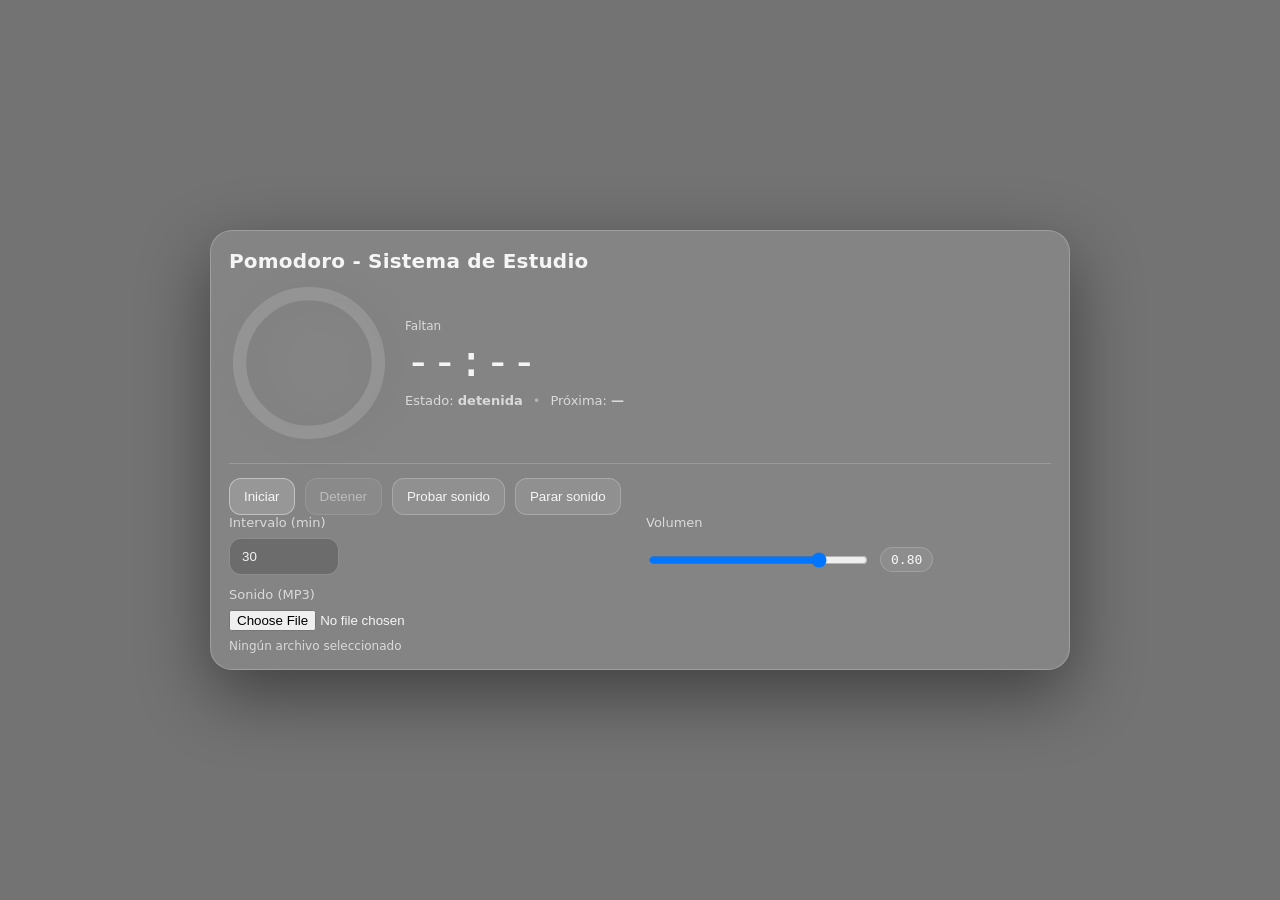
==== index.html @ 29901b94 "Cambio nombre pagina principal de Pomodoro a index" ====
<!doctype html>
<html lang="es">
<head>
  <meta charset="utf-8">
  <meta name="viewport" content="width=device-width,initial-scale=1">
  <title>Pomodoro</title>
  <link rel="stylesheet" href="estilos.css">
</head>

<body>
  <main class="app">
    <section class="card">
      <header class="header">
        <h1>Pomodoro - Sistema de Estudio</h1>
        
      </header>

      <section class="timer">
        <div class="ring" aria-hidden="true">
          <svg viewBox="0 0 120 120">
            <circle class="track" cx="60" cy="60" r="52"></circle>
            <circle class="progress" cx="60" cy="60" r="52"></circle>
          </svg>
        </div>

        <div class="time">
          <div class="label">Faltan</div>
          <div id="countdown" class="value">--:--</div>
          <div class="meta">
            <span>Estado: <strong id="status">detenida</strong></span>
            <span class="dot">•</span>
            <span>Próxima: <strong id="next">—</strong></span>
          </div>
        </div>
      </section>

      <hr>

      <section class="controls">

<button id="start" class="primary">Iniciar</button>

<button id="stop" disabled>Detener</button>

<button id="test">Probar sonido</button>

<button id="stopSound">Parar sonido</button>

</section>

      <section class="settings">
        <div class="row">
          <label class="field">
            <span>Intervalo (min)</span>
            <input id="mins" type="number" min="1" value="30">
          </label>

          <label class="field">
            <span>Volumen</span>
            <div class="inline">
              <input id="vol" type="range" min="0" max="1" step="0.01" value="0.8">
              <span id="volLabel" class="pill">0.80</span>
            </div>
          </label>
        </div>

        <div class="row">
          <label class="field file">
            <span>Sonido (MP3)</span>
            <input id="file" type="file" accept="audio/*">
            <span id="fileLabel" class="hint">Ningún archivo seleccionado</span>
          </label>
        </div>
      </section>
    </section>
  </main>

  <script src="script.js"></script>
</body>
</html>
---- estilos.css ----
:root{
  --bg1:#0b1020;
  --bg2:#142a3a;

  --glass: rgba(255,255,255,.12);
  --glass2: rgba(255,255,255,.08);
  --border: rgba(255,255,255,.22);

  --text: rgba(255,255,255,.92);
  --muted: rgba(255,255,255,.70);

  --shadow: 0 24px 70px rgba(0,0,0,.45);
}

*{ box-sizing:border-box; }

body{
  margin:0;
  min-height:100vh;
  display:grid;
  place-items:center;
  padding:24px;
  font-family: system-ui, Arial, sans-serif;
  color: var(--text);

  background:
    radial-gradient(900px 500px at 20% 20%, rgba(255,255,255,.10), transparent 60%),
    radial-gradient(800px 450px at 85% 75%, rgba(255,255,255,.08), transparent 60%),
    linear-gradient(135deg, var(--bg1), var(--bg2));
}


body{
  background-image:
    linear-gradient(rgba(0,0,0,0.55), rgba(0,0,0,0.55)),
    url("fondo.jpg");
  background-size: cover;
  background-position: center;
  background-repeat: no-repeat;
  background-attachment: fixed;
}


.app{
  width: min(860px, 100%);
}

.card{
  background: var(--glass);
  border: 1px solid var(--border);
  border-radius: 22px;
  padding: 18px 18px 16px;
  box-shadow: var(--shadow);
  backdrop-filter: blur(14px) saturate(160%);
  -webkit-backdrop-filter: blur(14px) saturate(160%);
}

.header h1{
  margin: 0;
  font-size: 20px;
  letter-spacing: .2px;
}

.sub{
  margin: 6px 0 0;
  color: var(--muted);
  font-size: 13px;
}

hr{
  border: none;
  height: 1px;
  background: rgba(255,255,255,.18);
  margin: 14px 0;
}

.timer{
  display: grid;
  grid-template-columns: 160px 1fr;
  gap: 16px;
  align-items: center;
  padding: 10px 0 6px;
}

@media (max-width: 520px){
  .timer{ grid-template-columns: 1fr; justify-items:center; text-align:center; }
}

.ring{
  width: 160px;
  height: 160px;
  position: relative;
}

.ring svg{
  width: 100%;
  height: 100%;
  transform: rotate(-90deg);
  filter: drop-shadow(0 10px 18px rgba(0,0,0,.35));
}

.track{
  fill: none;
  stroke: rgba(255,255,255,.14);
  stroke-width: 10;
}

.progress{
  fill: none;
  stroke: rgba(255,255,255,.85);
  stroke-width: 10;
  stroke-linecap: round;

  /* estos se setean en JS */
  stroke-dasharray: 0;
  stroke-dashoffset: 0;

  transition: stroke-dashoffset 150ms linear;
}

.time .label{
  color: var(--muted);
  font-size: 12px;
  margin-bottom: 6px;
}

.time .value{
  font-variant-numeric: tabular-nums;
  font-family: ui-monospace, SFMono-Regular, Menlo, Consolas, monospace;
  font-size: 44px;
  line-height: 1;
}

.meta{
  margin-top: 10px;
  color: var(--muted);
  font-size: 13px;
  display: flex;
  gap: 10px;
  flex-wrap: wrap;
  align-items: center;
}

.dot{ opacity: .55; }

.controls{
  display:flex;
  gap:10px;
  flex-wrap:wrap;
}

button{
  padding: 10px 14px;
  border-radius: 12px;
  border: 1px solid rgba(255,255,255,.22);
  background: rgba(255,255,255,.10);
  color: var(--text);
  cursor: pointer;
  transition: transform 120ms ease, background 120ms ease, border-color 120ms ease;
}

button:hover{
  transform: translateY(-1px);
  background: rgba(255,255,255,.14);
  border-color: rgba(255,255,255,.30);
}

button:disabled{
  opacity:.5;
  cursor:not-allowed;
  transform:none;
}

button.primary{
  background: rgba(255,255,255,.16);
  border-color: rgba(255,255,255,.40);
}

.settings{
  display:grid;
  gap: 12px;
}

.row{
  display:grid;
  grid-template-columns: 1fr 1fr;
  gap: 12px;
}

@media (max-width: 700px){
  .row{ grid-template-columns: 1fr; }
}

.field{
  display:grid;
  gap: 8px;
  color: var(--muted);
  font-size: 13px;
}

.field input[type="number"]{
  width: 110px;
  padding: 10px 12px;
  border-radius: 12px;
  border: 1px solid rgba(255,255,255,.22);
  background: rgba(0,0,0,.18);
  color: var(--text);
  outline: none;
}

.field input[type="number"]:focus{
  border-color: rgba(255,255,255,.40);
}

.inline{
  display:flex;
  align-items:center;
  gap:10px;
}

.field input[type="range"]{
  width: 220px;
}

.pill{
  padding: 4px 10px;
  border-radius: 999px;
  border: 1px solid rgba(255,255,255,.18);
  background: rgba(255,255,255,.08);
  color: var(--text);
  font-variant-numeric: tabular-nums;
  font-family: ui-monospace, SFMono-Regular, Menlo, Consolas, monospace;
}

.field.file input[type="file"]{
  color: var(--text);
}

.hint{
  color: var(--muted);
  font-size: 12px;
}
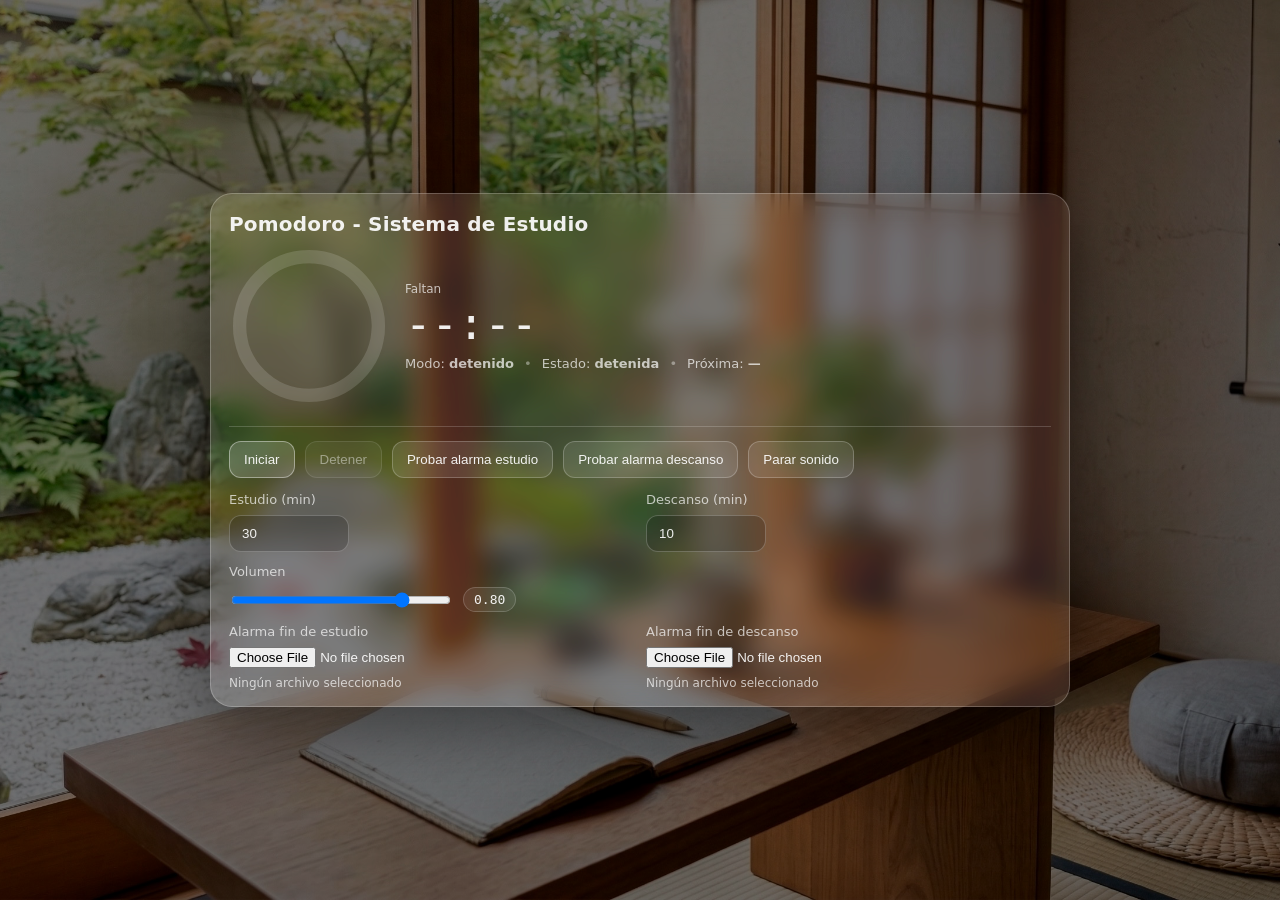
==== commit c71573b4: "Segunda alarma" ====
--- a/index.html
+++ b/index.html
@@ -5,6 +5,7 @@
   <meta name="viewport" content="width=device-width,initial-scale=1">
   <title>Pomodoro</title>
   <link rel="stylesheet" href="estilos.css">
+  <link rel="icon" href="icono.png">
 </head>
 
 <body>
@@ -12,7 +13,6 @@
     <section class="card">
       <header class="header">
         <h1>Pomodoro - Sistema de Estudio</h1>
-        
       </header>
 
       <section class="timer">
@@ -27,6 +27,8 @@
           <div class="label">Faltan</div>
           <div id="countdown" class="value">--:--</div>
           <div class="meta">
+            <span>Modo: <strong id="mode">detenido</strong></span>
+            <span class="dot">•</span>
             <span>Estado: <strong id="status">detenida</strong></span>
             <span class="dot">•</span>
             <span>Próxima: <strong id="next">—</strong></span>
@@ -37,24 +39,27 @@
       <hr>
 
       <section class="controls">
-
-<button id="start" class="primary">Iniciar</button>
-
-<button id="stop" disabled>Detener</button>
-
-<button id="test">Probar sonido</button>
-
-<button id="stopSound">Parar sonido</button>
-
-</section>
+        <button id="start" class="primary">Iniciar</button>
+        <button id="stop" disabled>Detener</button>
+        <button id="testStudy">Probar alarma estudio</button>
+        <button id="testBreak">Probar alarma descanso</button>
+        <button id="stopSound">Parar sonido</button>
+      </section>
 
       <section class="settings">
         <div class="row">
           <label class="field">
-            <span>Intervalo (min)</span>
-            <input id="mins" type="number" min="1" value="30">
+            <span>Estudio (min)</span>
+            <input id="studyMins" type="number" min="1" value="30">
           </label>
 
+          <label class="field">
+            <span>Descanso (min)</span>
+            <input id="breakMins" type="number" min="1" value="10">
+          </label>
+        </div>
+
+        <div class="row">
           <label class="field">
             <span>Volumen</span>
             <div class="inline">
@@ -66,9 +71,15 @@
 
         <div class="row">
           <label class="field file">
-            <span>Sonido (MP3)</span>
-            <input id="file" type="file" accept="audio/*">
-            <span id="fileLabel" class="hint">Ningún archivo seleccionado</span>
+            <span>Alarma fin de estudio</span>
+            <input id="studyFile" type="file" accept="audio/*">
+            <span id="studyFileLabel" class="hint">Ningún archivo seleccionado</span>
+          </label>
+
+          <label class="field file">
+            <span>Alarma fin de descanso</span>
+            <input id="breakFile" type="file" accept="audio/*">
+            <span id="breakFileLabel" class="hint">Ningún archivo seleccionado</span>
           </label>
         </div>
       </section>
--- a/estilos.css
+++ b/estilos.css
@@ -1,14 +1,10 @@
 :root{
   --bg1:#0b1020;
   --bg2:#142a3a;
-
   --glass: rgba(255,255,255,.12);
-  --glass2: rgba(255,255,255,.08);
   --border: rgba(255,255,255,.22);
-
   --text: rgba(255,255,255,.92);
   --muted: rgba(255,255,255,.70);
-
   --shadow: 0 24px 70px rgba(0,0,0,.45);
 }
 
@@ -22,7 +18,6 @@
   padding:24px;
   font-family: system-ui, Arial, sans-serif;
   color: var(--text);
-
   background:
     radial-gradient(900px 500px at 20% 20%, rgba(255,255,255,.10), transparent 60%),
     radial-gradient(800px 450px at 85% 75%, rgba(255,255,255,.08), transparent 60%),
@@ -83,7 +78,11 @@
 }
 
 @media (max-width: 520px){
-  .timer{ grid-template-columns: 1fr; justify-items:center; text-align:center; }
+  .timer{
+    grid-template-columns: 1fr;
+    justify-items:center;
+    text-align:center;
+  }
 }
 
 .ring{
@@ -110,11 +109,8 @@
   stroke: rgba(255,255,255,.85);
   stroke-width: 10;
   stroke-linecap: round;
-
-  /* estos se setean en JS */
   stroke-dasharray: 0;
   stroke-dashoffset: 0;
-
   transition: stroke-dashoffset 150ms linear;
 }
 
@@ -141,12 +137,15 @@
   align-items: center;
 }
 
-.dot{ opacity: .55; }
+.dot{
+  opacity: .55;
+}
 
 .controls{
   display:flex;
   gap:10px;
   flex-wrap:wrap;
+  margin-bottom: 14px;
 }
 
 button{
@@ -188,7 +187,9 @@
 }
 
 @media (max-width: 700px){
-  .row{ grid-template-columns: 1fr; }
+  .row{
+    grid-template-columns: 1fr;
+  }
 }
 
 .field{
@@ -199,7 +200,7 @@
 }
 
 .field input[type="number"]{
-  width: 110px;
+  width: 120px;
   padding: 10px 12px;
   border-radius: 12px;
   border: 1px solid rgba(255,255,255,.22);
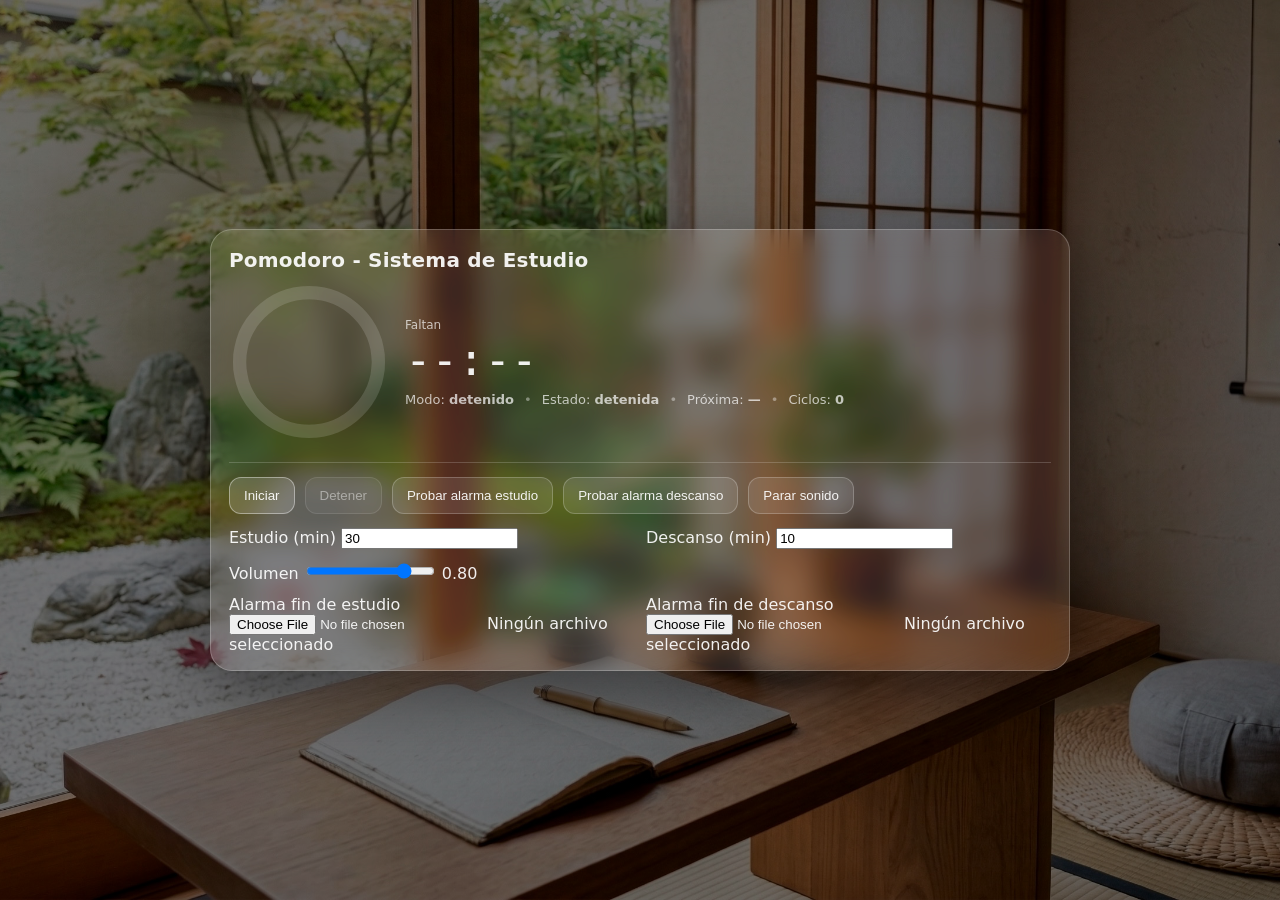
==== commit 1a17a319: "color en el contador" ====
--- a/index.html
+++ b/index.html
@@ -1,91 +1,99 @@
 <!doctype html>
 <html lang="es">
 <head>
-  <meta charset="utf-8">
-  <meta name="viewport" content="width=device-width,initial-scale=1">
-  <title>Pomodoro</title>
-  <link rel="stylesheet" href="estilos.css">
-  <link rel="icon" href="icono.png">
+<meta charset="utf-8">
+<meta name="viewport" content="width=device-width, initial-scale=1">
+<title>Pomodoro</title>
+<link rel="stylesheet" href="estilos.css">
+<link rel="icon" href="icono.png">
 </head>
 
 <body>
-  <main class="app">
-    <section class="card">
-      <header class="header">
-        <h1>Pomodoro - Sistema de Estudio</h1>
-      </header>
 
-      <section class="timer">
-        <div class="ring" aria-hidden="true">
-          <svg viewBox="0 0 120 120">
-            <circle class="track" cx="60" cy="60" r="52"></circle>
-            <circle class="progress" cx="60" cy="60" r="52"></circle>
-          </svg>
-        </div>
+<main class="app">
+<section class="card">
 
-        <div class="time">
-          <div class="label">Faltan</div>
-          <div id="countdown" class="value">--:--</div>
-          <div class="meta">
-            <span>Modo: <strong id="mode">detenido</strong></span>
-            <span class="dot">•</span>
-            <span>Estado: <strong id="status">detenida</strong></span>
-            <span class="dot">•</span>
-            <span>Próxima: <strong id="next">—</strong></span>
-          </div>
-        </div>
-      </section>
+<header class="header">
+<h1>Pomodoro - Sistema de Estudio</h1>
+</header>
 
-      <hr>
+<section class="timer">
 
-      <section class="controls">
-        <button id="start" class="primary">Iniciar</button>
-        <button id="stop" disabled>Detener</button>
-        <button id="testStudy">Probar alarma estudio</button>
-        <button id="testBreak">Probar alarma descanso</button>
-        <button id="stopSound">Parar sonido</button>
-      </section>
+<div class="ring">
+<svg viewBox="0 0 120 120">
+<circle class="track" cx="60" cy="60" r="52"></circle>
+<circle class="progress" cx="60" cy="60" r="52"></circle>
+</svg>
+</div>
 
-      <section class="settings">
-        <div class="row">
-          <label class="field">
-            <span>Estudio (min)</span>
-            <input id="studyMins" type="number" min="1" value="30">
-          </label>
+<div class="time">
+<div class="label">Faltan</div>
+<div id="countdown" class="value">--:--</div>
 
-          <label class="field">
-            <span>Descanso (min)</span>
-            <input id="breakMins" type="number" min="1" value="10">
-          </label>
-        </div>
+<div class="meta">
+<span>Modo: <strong id="mode">detenido</strong></span>
+<span class="dot">•</span>
+<span>Estado: <strong id="status">detenida</strong></span>
+<span class="dot">•</span>
+<span>Próxima: <strong id="next">—</strong></span>
+<span class="dot">•</span>
+<span>Ciclos: <strong id="cycles">0</strong></span>
+</div>
+</div>
 
-        <div class="row">
-          <label class="field">
-            <span>Volumen</span>
-            <div class="inline">
-              <input id="vol" type="range" min="0" max="1" step="0.01" value="0.8">
-              <span id="volLabel" class="pill">0.80</span>
-            </div>
-          </label>
-        </div>
+</section>
 
-        <div class="row">
-          <label class="field file">
-            <span>Alarma fin de estudio</span>
-            <input id="studyFile" type="file" accept="audio/*">
-            <span id="studyFileLabel" class="hint">Ningún archivo seleccionado</span>
-          </label>
+<hr>
 
-          <label class="field file">
-            <span>Alarma fin de descanso</span>
-            <input id="breakFile" type="file" accept="audio/*">
-            <span id="breakFileLabel" class="hint">Ningún archivo seleccionado</span>
-          </label>
-        </div>
-      </section>
-    </section>
-  </main>
+<section class="controls">
+<button id="start" class="primary">Iniciar</button>
+<button id="stop" disabled>Detener</button>
+<button id="testStudy">Probar alarma estudio</button>
+<button id="testBreak">Probar alarma descanso</button>
+<button id="stopSound">Parar sonido</button>
+</section>
 
-  <script src="script.js"></script>
+<section class="settings">
+
+<div class="row">
+<label>
+<span>Estudio (min)</span>
+<input id="studyMins" type="number" min="1" value="30">
+</label>
+
+<label>
+<span>Descanso (min)</span>
+<input id="breakMins" type="number" min="1" value="10">
+</label>
+</div>
+
+<div class="row">
+<label>
+<span>Volumen</span>
+<input id="vol" type="range" min="0" max="1" step="0.01" value="0.8">
+<span id="volLabel">0.80</span>
+</label>
+</div>
+
+<div class="row">
+<label>
+<span>Alarma fin de estudio</span>
+<input id="studyFile" type="file" accept="audio/*">
+<span id="studyFileLabel">Ningún archivo seleccionado</span>
+</label>
+
+<label>
+<span>Alarma fin de descanso</span>
+<input id="breakFile" type="file" accept="audio/*">
+<span id="breakFileLabel">Ningún archivo seleccionado</span>
+</label>
+</div>
+
+</section>
+
+</section>
+</main>
+
+<script src="script.js"></script>
 </body>
 </html>
